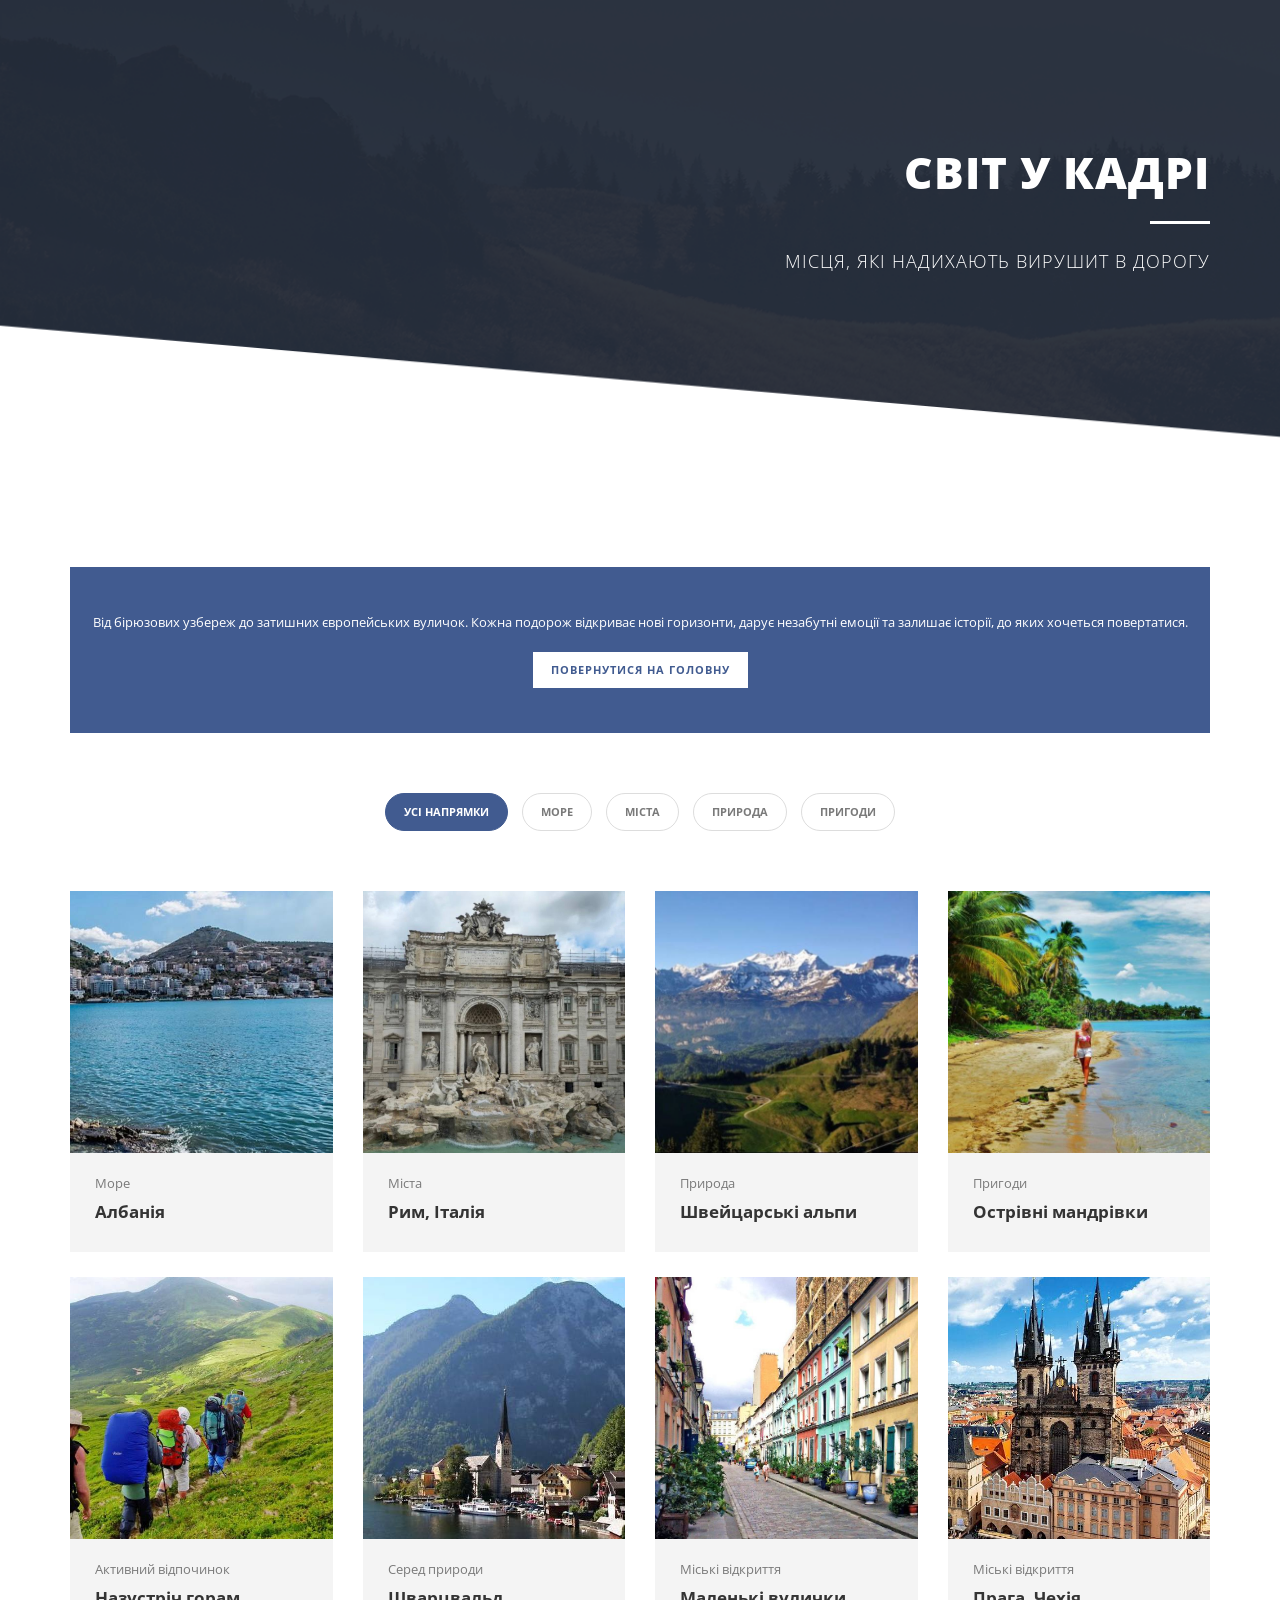
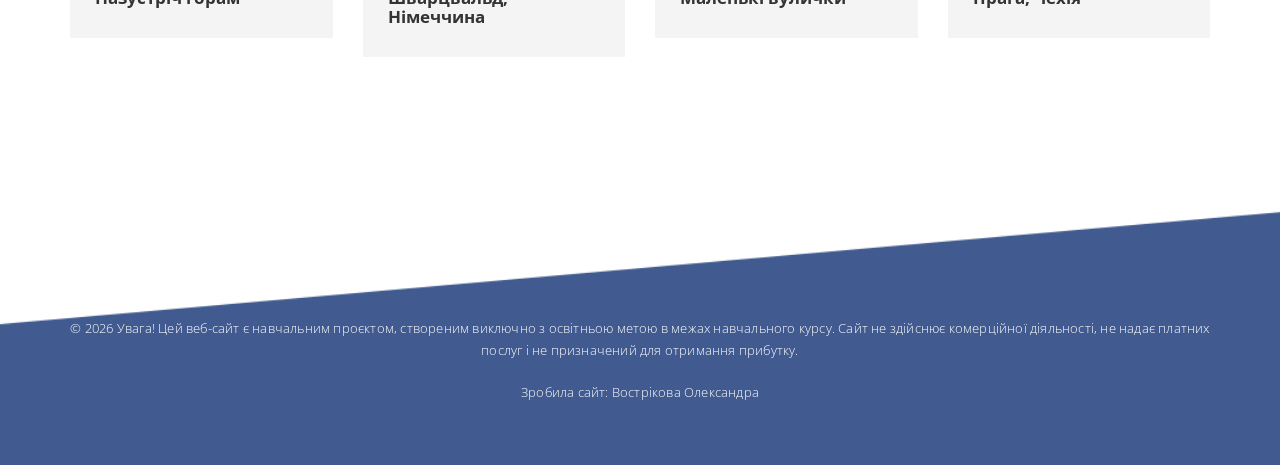
==== portfolio-page.html @ 18c4d2bb "Add files via upload" ====
<!doctype html>
<!--[if lt IE 7]>      <html class="no-js lt-ie9 lt-ie8 lt-ie7" lang=""> <![endif]-->
<!--[if IE 7]>         <html class="no-js lt-ie9 lt-ie8" lang=""> <![endif]-->
<!--[if IE 8]>         <html class="no-js lt-ie9" lang=""> <![endif]-->
<!--[if gt IE 8]><!--> <html class="no-js" lang=""> <!--<![endif]-->
    <head>
        <meta charset="utf-8">
        <meta http-equiv="X-UA-Compatible" content="IE=edge,chrome=1">
<!--

Template 2091 Ziggy

http://www.tooplate.com/view/2091-ziggy

-->
        <title>Галерея подорожей | Wander</title>
        <meta name="description" content="Відкривай світ разом із Wander. Дивись на найрасивіші місця та знаходь натхнення для наступної подорожі.">
        <meta name="viewport" content="width=device-width, initial-scale=1">
        
        <link href="https://fonts.googleapis.com/css?family=Open+Sans:300,400,600,700,800" rel="stylesheet">
        <link rel="apple-touch-icon" href="apple-touch-icon.png">

        <link rel="stylesheet" href="css/bootstrap.min.css">
        <link rel="stylesheet" href="css/bootstrap-theme.min.css">
        <link rel="stylesheet" href="css/fontAwesome.css">
        <link rel="stylesheet" href="css/tooplate-style.css">

        <script src="js/vendor/modernizr-2.8.3-respond-1.4.2.min.js"></script>
    </head>
    <body>
        

        <section class="first-gallery-section">
          <div class="container">
            <div class="row">
              <div class="col-md-12">
                <div class="text-content">
                  <h2>Світ у кадрі</h2>
                  <div class="line-dec"></div>
                  <span>Місця, які надихають вирушит в дорогу</span>
                </div>
              </div>
            </div>
          </div>
        </section>


        <section class="send-to-home">
          <div class="container">
            <div class="row">
              <div class="col-md-12">
                <div class="back-to-home">
                  <span>Від бірюзових узбереж до затишних європейських вуличок. Кожна подорож відкриває нові горизонти, дарує незабутні емоції та залишає історії, до яких хочеться повертатися.</span>
                  <div class="primary-button">
                    <a href="index.html">Повернутися на головну</a>
                  </div>
                </div>
              </div>
            </div>
          </div>
        </section>

  
        <div class="content-wrapper">
            <div class="inner-container container">
                <div class="projects-holder-3">
                    <div class="filter-categories">
                        <ul class="project-filter">
                            <li class="filter" data-filter="all"><span>Усі напрямки</span></li>
                            <li class="filter" data-filter="sea"><span>Море</span></li>
                            <li class="filter" data-filter="cities"><span>Міста</span></li>
                            <li class="filter" data-filter="nature"><span>Природа</span></li>
                            <li class="filter" data-filter="adventures"><span>Пригоди</span></li>
                        </ul>
                    </div>
                    <div class="projects-holder">
                        <div class="row">
                            <div class="col-md-3 col-sm-6 project-item mix sea">
                              <div class="image">
                                <a href="img/Албанія.jpg" data-lightbox="image-1"><img src="img/Албанія.jpg" alt="Морське узбережжя албанії"></a>
                              </div>
                              <div class="text">
                                <span>Море</span>
                                <h4>Албанія</h4>
                              </div>
                            </div>
                            <div class="col-md-3 col-sm-6 project-item  mix cities">
                              <div class="image">
                                <a href="img/Рим.jpg" data-lightbox="image-1"><img src="img/Рим.jpg" alt="Відома пам'ятка Риму"></a>
                              </div>
                              <div class="text">
                                <span>Міста</span>
                                <h4>Рим, Італія</h4>
                              </div>
                            </div>
                            <div class="col-md-3 col-sm-6 project-item mix nature">
                              <div class="image">
                                <a href="img/Швейцарія.jpg" data-lightbox="image-1"><img src="img/Швейцарія.jpg" alt="Гірські краєвиди Італії"></a>
                              </div>
                              <div class="text">
                                <span>Природа</span>
                                <h4>Швейцарські альпи</h4>
                              </div>
                            </div>
                            <div class="col-md-3 col-sm-6 project-item mix adventures">
                              <div class="image">
                                <a href="img/Мандрівки.jpg" data-lightbox="image-1"><img src="img/Мандрівки.jpg" alt="Пригоди на узбережжі"></a>
                              </div>
                              <div class="text">
                                <span>Пригоди</span>
                                <h4>Острівні мандрівки</h4>
                              </div>
                            </div>
                            <div class="col-md-3 col-sm-6 project-item mix adventures">
                              <div class="image">
                                <a href="img/Гори.jpg" data-lightbox="image-1"><img src="img/Гори.jpg" alt="Похід гірськими стежками"></a>
                              </div>
                              <div class="text">
                                <span>Активний відпочинок</span>
                                <h4>Назустріч горам</h4>
                              </div>
                            </div>
                            <div class="col-md-3 col-sm-6 project-item mix nature">
                              <div class="image">
                                <a href="img/Шварцвальд.jpg" data-lightbox="image-1"><img src="img/Шварцвальд.jpg" alt="Гірський масив Шварцвальд"></a>
                              </div>
                              <div class="text">
                                <span>Серед природи</span>
                                <h4>Шварцвальд, Німеччина</h4>
                              </div>
                            </div>
                            <div class="col-md-3 col-sm-6 project-item mix cities">
                              <div class="image">
                                <a href="img/Вулички.jpg" data-lightbox="image-1"><img src="img/Вулички.jpg"></a>
                              </div>
                              <div class="text">
                                <span>Міські відкриття</span>
                                <h4>Маленькі вулички</h4>
                              </div>
                            </div>
                            <div class="col-md-3 col-sm-6 project-item mix cities">
                              <div class="image">
                                <a href="img/Чехія.jpg" data-lightbox="image-1"><img src="img/Чехія.jpg"></a>
                              </div>
                              <div class="text">
                                <span>Міські відкриття</span>
                                <h4>Прага, Чехія</h4>
                              </div>
                            </div>
                        </div>
                    </div>
                </div>
            </div>
        </div> 

        <footer>
          <div class="container">
            <div class="row">
              <div class="col-md-12">
                <p>© 2026 Увага! Цей веб-сайт є навчальним проєктом, створеним виключно з освітньою метою в межах навчального курсу. Сайт не здійснює комерційної діяльності, не надає платних послуг і не призначений для отримання прибутку.</p>
                     <p>Зробила сайт: Вострікова Олександра</p>        
              </div>
            </div>
          </div>
        </footer>

        <script src="//ajax.googleapis.com/ajax/libs/jquery/1.11.2/jquery.min.js"></script>
        <script>window.jQuery || document.write('<script src="js/vendor/jquery-1.11.2.min.js"><\/script>')</script>

        <script src="js/vendor/bootstrap.min.js"></script>

        <script src="js/plugins.js"></script>
        <script src="js/main.js"></script>

    </body>
</html>
---- css/tooplate-style.css ----
/* 

Template 2091 Ziggy

http://www.tooplate.com/view/2091-ziggy

*/

/*============
BASIC STYLE
============*/

ul {
	padding: 0;
	margin: 0;
	list-style: none;
}

body {
	font-family: 'Open Sans', sans-serif;
}

p {
	font-size: 13px;
	color: #7a7a7a;
	line-height: 22px;
}

.primary-button a {
	text-decoration: none;
	padding: 10px 18px;
	display: inline-block;
	border-radius: 0px;
	font-size: 11px;
	text-transform: uppercase;
	font-weight: 700;
	letter-spacing: 1px;
}


/* ======================
----- FIRST SECTION------
=======================*/

.first-section {
	background-image: url(../img/first-section-bg.png);
	background-size: cover;
	width: 100%;
	background-repeat: no-repeat;
	padding: 20% 0px 20% 0px;
}

.first-section .text-content {
	text-align: right;
	color: #fff;
}

.first-section .text-content h2 {
	font-size: 44px;
	text-transform: uppercase;
	font-weight: 900;
	letter-spacing: 1px;
}

.first-section .text-content .line-dec {
	width: 60px;
	height: 3px;
	background-color: #fff;
	margin: 25px 0px 25px auto;
}

.first-section .text-content span {
	font-size: 18px;
	text-transform: uppercase;
	font-weight: 300;
	letter-spacing: 1px;
}


/* ======================
---- SECOND SECTION------
=======================*/

.second-section {
	padding: 100px 0px;
}

.second-section .service-item {
	text-align: center;
}

.second-section .service-item .icon img {
	max-width: 100%;
	overflow: hidden;
}

.second-section h4 {
	font-size: 16px;
	color: #415b90;
	margin-top: 25px;
	margin-bottom: 15px;
}


/* ======================
----- THIRD SECTION------
=======================*/

.third-section {
	background-image: url(../img/third-section-bg.png);
	background-size: cover;
	width: 100%;
	background-repeat: no-repeat;
	padding: 20% 0px;
}

.third-section .left-image img {
	width: 100%;
	overflow: hidden;
	text-align: center;
}

.third-section .right-text {
	display: inline;
}

.third-section em {
	font-size: 18px;
	font-style: normal;
	font-weight: 300;
}

.third-section h4 {
	margin-top: 60px;
	color: #fff;
	font-size: 24px;
	font-weight: 700;
	text-transform: uppercase;
	letter-spacing: 1px;
}

.third-section p {
	color: #fff;
	margin-top: 15px;
}


/* ======================
---- FOURTH SECTION -----
=======================*/

.fourth-section {
	background-image: url(../img/fourth-section-bg.png);
	background-size: cover;
	width: 100%;
	background-repeat: no-repeat;
	padding: 16% 0px;
}

.fourth-section .col-md-3 {
	padding-left: 0px;
	padding-right: 0px;
}

.fourth-section .portfolio-item img {
	width: 100%;
	overflow: hidden;
}

.fourth-section .first-item .text {
	background-color: #f4f4f4;
}

.fourth-section .second-item .text {
	background-color: #eaeaea;
}

.fourth-section .third-item .text {
	background-color: #dedede;
}

.fourth-section .portfolio-item .text {
	padding: 20px 25px;
}

.fourth-section .portfolio-item .text span {
	font-size: 13px;
	color: #7a7a7a;
}

.fourth-section .portfolio-item .text h4 {
	font-size: 17px;
	color: #343434;
	font-weight: 700;
}

.fourth-section .send-to-portfolio {
	background-color: #415b90;
	text-align: center;
	padding:  53.9% 0px;
}

.fourth-section .send-to-portfolio span {
	display: inline-block;
	font-size: 13px;
	color: #fff;
}

.fourth-section .send-to-portfolio .primary-button {
	margin-top: 20px;
}

.fourth-section .send-to-portfolio .primary-button a {
	background: linear-gradient(120deg, #415b90 0%, #22304d 100%);
	color: #fff;
}

.fourth-section .send-to-portfolio .primary-button a:hover {
	background-color: #22304d;
	color: #fff;
	transition: all 0.3s;
}


/* ======================
----- FIVTH SECTION------
=======================*/

.fivth-section {
	background-image: url(../img/fivth-section-bg.png);
	background-size: cover;
	width: 100%;
	background-repeat: no-repeat;
	padding: 20% 0px;
}

.fivth-section .right-image {
	display: inline;
}

.fivth-section .right-image img {
	max-width: 100%;
	overflow: hidden;
	text-align: center;
}

.fivth-section .left-text {
	display: inline;
	text-align: right;
}

.fivth-section em {
	font-size: 18px;
	font-style: normal;
	font-weight: 300;
}

.fivth-section h4 {
	margin-top: 60px;
	color: #fff;
	font-size: 24px;
	font-weight: 700;
	text-transform: uppercase;
	letter-spacing: 1px;
}

.fivth-section p {
	color: #fff;
	margin-top: 15px;
}


/* ======================
----- SIXTH SECTION------
=======================*/

.sixth-section {
	background-image: url(../img/sixth-section-bg.png);
	background-size: cover;
	width: 100%;
	background-repeat: no-repeat;
	padding: 10% 0px;
}

.sixth-section input {
	padding-left: 15px;
	font-size: 13px;
	color: #7a7a7a;
	border: 1px solid #eee;
	outline: none;
	height: 44px;
	border-radius: 22px;
	width: 100%;
	margin-bottom: 30px;
}

.sixth-section textarea {
	border-radius: 22px;
	border: 1px solid #eee;
	padding: 15px;
	font-size: 13px;
	color: #7a7a7a;
	outline: none;
	margin-bottom: 25px;
	height: 180px;
	max-height: 250px;
	width: 100%;
	max-width: 100%;
	max-height: 240px;
	display: inline-block;
}

.sixth-section button {
	text-decoration: none;
	padding: 10px 18px;
	display: inline-block;
	border-radius: 24px;
	font-size: 11px;
	text-transform: uppercase;
	font-weight: 700;
	background-color: #415b90;
	color: #fff;
	letter-spacing: 1px;
}

.sixth-section button:hover {
	color: #fff;
	background-color: #22304d;
	transition: all 0.3s;
}

.sixth-section .right-info {
	margin-left: 20px;
}

.sixth-section .right-info ul {
	padding: 0;
	margin: 0;
	list-style: none;
}

.sixth-section .right-info ul li {
	display: block;
	font-size: 13px;
	font-weight: 700;
	color: #415b90;
	margin-bottom: 20px;
}

.sixth-section .right-info ul li a {
	text-decoration: none;
	color: #415b90;
}

.sixth-section .right-info ul li i {
	margin-right: 15px;
	display: inline-block;
	width: 46px;
	height: 46px;
	line-height: 46px;
	text-align: center;
	color: #415b90;
	border-radius: 50%;
	border: 1px solid #415b90;
	font-size: 18px;
}

/* ======================
----- FOOTER SECTION ----
=======================*/

footer {
	text-align: center;
	background-image: url(../img/footer-bg.png);
	background-size: cover;
	width: 100%;
	background-repeat: no-repeat;
	padding: 11% 0px 4% 0px;
}

footer ul {
	padding: 0;
	margin: 0;
	list-style: none;
}

footer ul li {
	display: inline-block;
	margin: 0 3px;
}

footer ul li a {
	font-size: 16px;
	color: #415b90;
	display: inline-block;
	width: 38px;
	height: 38px;
	line-height: 38px;
	text-align: center;
	background-color: #fff;
	border-radius: 50%;
}

footer ul li a:hover {
	background-color: #22304d;
	color: #415b90;
	transition: all 0.3s;
}

footer p {
	margin-top: 20px;
	font-size: 13px;
	font-weight: 300;
	letter-spacing: 0.2px;
	color: #fff;
}

footer em {
	font-style: normal;
	font-weight: 600;
}

footer a {
	color: #fff;
}

footer a:hover {
	color: #3CF;
}


/* =====================
----- GALLERY PAGE -----
======================*/

.first-gallery-section {
	background-image: url(../img/heading-bg.png);
	background-size: cover;
	width: 100%;
	background-repeat: no-repeat;
	padding: 10% 0px 15% 0px;
}

.first-gallery-section .text-content {
	text-align: right;
	color: #fff;
}

.first-gallery-section .text-content h2 {
	font-size: 44px;
	text-transform: uppercase;
	font-weight: 900;
	letter-spacing: 1px;
}

.first-gallery-section .text-content .line-dec {
	width: 60px;
	height: 3px;
	background-color: #fff;
	margin: 25px 0px 25px auto;
}

.first-gallery-section .text-content span {
	font-size: 18px;
	text-transform: uppercase;
	font-weight: 300;
	letter-spacing: 1px;
}

.send-to-home  {
	margin-top: 100px;
	margin-bottom: 50px;
}

.send-to-home .back-to-home {
	background-color: #415b90;
	text-align: center;
	padding: 45px 0px;
}

.send-to-home .back-to-home span {
	display: inline-block;
	font-size: 13px;
	color: #fff;
}

.send-to-home .back-to-home .primary-button {
	margin-top: 20px;
}

.send-to-home .back-to-home .primary-button a {
	background-color: #fff;
	color: #415b90;
}

.send-to-home .back-to-home .primary-button a:hover {
	background-color: #22304d;
	color: #fff;
	transition: all 0.3s;
}

.filter-categories {
  text-align: center;
  margin-bottom: 20px;
  margin-top: 10px;
}

.filter-categories ul li {
  margin: 0px 5px 15px 5px;
  display: inline-block;
}

.filter-categories ul li span {
  cursor: pointer;
  color: #7a7a7a;
  border-radius: 25px;
  background: white;
  display: inline-block;
  border: 1px solid #ddd;
  padding: 10px 18px;
  font-size: 11px;
  text-transform: uppercase;
  font-weight: 700;
}

.filter-categories ul li.active span {
  background: #415b90;
  color: white;
  border: 1px solid #415b90;
}

.projects-holder .mix {
  display: none;
}

.content-wrapper {
	margin-bottom: 100px;
	text-align: center;
}

.content-wrapper .portfolio-items {
	margin-top: 30px;
}

.content-wrapper ul {
	padding: 0;
	margin: 0;
	list-style: none;
}

.content-wrapper .project-item {
	margin-top: 25px;
}

.content-wrapper .project-item img {
	width: 100%;
	overflow: hidden;
}

.content-wrapper .project-item .text {
	text-align: left;
	padding: 20px 25px;
	background-color: #f4f4f4;
}

.content-wrapper .project-item .text span {
	font-size: 13px;
	color: #7a7a7a;
}

.content-wrapper .project-item .text h4 {
	font-size: 17px;
	color: #343434;
	font-weight: 700;
}


/* ======================
-- RESPONSIVE SECTION ---
=======================*/

@media (max-width: 1200px){

	.fourth-section .send-to-portfolio {
		padding:  47.5% 0px;
	}

	.gallery-page .portfolio-items  {
		margin-right: 15px;
	}

}

@media (max-width: 992px){

	.fourth-section .send-to-portfolio {
		padding:  45.8% 0px;
	}

	.third-section {
		text-align: center;
	}

	.third-section .right-text {
		text-align: left;
	}

	.third-section .left-image img {
		width: 50%;
	}

	.fivth-section {
		text-align: center;
	}

	.fivth-section .left-text {
		text-align: left;
	}

	.fivth-section .right-image img {
		margin-top: 30px;
		width: 50%;
	}

	.sixth-section .right-info {
		text-align: left;
		margin-left: 0px;
		margin-top: 45px;
	}

}

@media (max-width: 850px){

	.send-to-home  {
		margin-top: 80px;
	}

	.first-gallery-section {
		padding: 10% 0px 40% 0px;
	}

	.first-section {
		padding: 150px 0px 200px 0px;
	}

	.first-section .text-content {
		text-align: center;
	}

	.first-section .text-content .line-dec {
		margin: 25px auto;
	}

	.second-section {
		padding: 50px 0px 0px 0px;
	}

	.second-section .service-item {
		margin-bottom: 50px;
	}

	.third-section {
		margin-top: -50px;
		text-align: center;
		padding: 250px 0px 150px 0px;
	}

	.third-section .right-text {
		text-align: left;
	}

	.fourth-section {
		padding: 150px 0px;
	}

	.fourth-section .col-md-3 {
		padding-left: 15px;
		padding-right: 15px;
	}

	.fourth-section .portfolio-item {
		margin-bottom: 30px;
	}

	.fourth-section .send-to-portfolio {
		padding:  46% 0px;
	}

	.fivth-section {
		text-align: center;
		padding: 50px 0px 250px 0px;
	}

	.fivth-section .left-text {
		text-align: left;
		margin-bottom: 30px;
		display: inline-block;
	}

	.sixth-section {
		text-align: center;
		padding: 0px 0px 0px 0px;
	}

	.sixth-section .right-info {
		text-align: left;
		margin-left: 0px;
		margin-top: 45px;
	}

	footer {
		margin-top: -50px;
		padding: 200px 0px 20px 0px;
	}
}


@media (max-width: 590px){

	.third-section {
		text-align: center;
	}

	.third-section .left-image img {
		width: 80%;
	}

	.fivth-section {
		text-align: center;
	}

	.fivth-section .right-image img {
		width: 80%;
	}
	
}

/*========================================
----------- LIGHT BOX STYLE ------------
========================================*/

/* Preload images */
body:after {
  content: url(../img/close.png) url(../img/loading.gif) url(../img/prev.png) url(../img/next.png);
  display: none;
}

body.lb-disable-scrolling {
  overflow: hidden;
}

.lightboxOverlay {
  position: absolute;
  top: 0;
  left: 0;
  z-index: 9999;
  background-color: black;
  filter: progid:DXImageTransform.Microsoft.Alpha(Opacity=80);
  opacity: 0.8;
  display: none;
}

.lightbox {
  position: absolute;
  margin-top: 5%;
  left: 0;
  width: 100%;
  z-index: 10000;
  text-align: center;
  line-height: 0;
  font-weight: normal;
}

.lightbox .lb-image {
  display: block;
  height: auto;
  max-width: inherit;
  max-height: none;
  border-radius: 3px;

  /* Image border */
  border: 4px solid white;
}

.lightbox a img {
  border: none;
}

.lb-outerContainer {
  position: relative;
  *zoom: 1;
  width: 250px;
  height: 250px;
  margin: 0 auto;
  border-radius: 4px;

  /* Background color behind image.
     This is visible during transitions. */
  background-color: white;
}

.lb-outerContainer:after {
  content: "";
  display: table;
  clear: both;
}

.lb-loader {
  position: absolute;
  top: 43%;
  left: 0;
  height: 25%;
  width: 100%;
  text-align: center;
  line-height: 0;
}

.lb-cancel {
  display: block;
  width: 32px;
  height: 32px;
  margin: 0 auto;
  background: url(../img/loading.gif) no-repeat;
}

.lb-nav {
  position: absolute;
  top: 0;
  left: 0;
  height: 100%;
  width: 100%;
  z-index: 10;
}

.lb-container > .nav {
  left: 0;
}

.lb-nav a {
  outline: none;
  background-image: url('[data-uri]');
}

.lb-prev, .lb-next {
  height: 100%;
  cursor: pointer;
  display: block;
}

.lb-nav a.lb-prev {
  width: 34%;
  left: 0;
  float: left;
  background: url(../img/prev.png) left 48% no-repeat;
  filter: progid:DXImageTransform.Microsoft.Alpha(Opacity=0);
  opacity: 0;
  -webkit-transition: opacity 0.6s;
  -moz-transition: opacity 0.6s;
  -o-transition: opacity 0.6s;
  transition: opacity 0.6s;
}

.lb-nav a.lb-prev:hover {
  filter: progid:DXImageTransform.Microsoft.Alpha(Opacity=100);
  opacity: 1;
}

.lb-nav a.lb-next {
  width: 64%;
  right: 0;
  float: right;
  background: url(../img/next.png) right 48% no-repeat;
  filter: progid:DXImageTransform.Microsoft.Alpha(Opacity=0);
  opacity: 0;
  -webkit-transition: opacity 0.6s;
  -moz-transition: opacity 0.6s;
  -o-transition: opacity 0.6s;
  transition: opacity 0.6s;
}

.lb-nav a.lb-next:hover {
  filter: progid:DXImageTransform.Microsoft.Alpha(Opacity=100);
  opacity: 1;
}

.lb-dataContainer {
  margin: 0 auto;
  padding-top: 5px;
  *zoom: 1;
  width: 100%;
  -moz-border-radius-bottomleft: 4px;
  -webkit-border-bottom-left-radius: 4px;
  border-bottom-left-radius: 4px;
  -moz-border-radius-bottomright: 4px;
  -webkit-border-bottom-right-radius: 4px;
  border-bottom-right-radius: 4px;
}

.lb-dataContainer:after {
  content: "";
  display: table;
  clear: both;
}

.lb-data {
  padding: 0 4px;
  color: #ccc;
}

.lb-data .lb-details {
  width: 85%;
  float: left;
  text-align: left;
  line-height: 1.1em;
}

.lb-data .lb-caption {
  font-size: 13px;
  font-weight: bold;
  line-height: 1em;
}

.lb-data .lb-caption a {
  color: #4ae;
}

.lb-data .lb-number {
  display: block;
  clear: left;
  padding-bottom: 1em;
  font-size: 12px;
  color: #999999;
}

.lb-data .lb-close {
  display: block;
  float: right;
  width: 30px;
  height: 30px;
  background: url(../img/close.png) top right no-repeat;
  text-align: right;
  outline: none;
  filter: progid:DXImageTransform.Microsoft.Alpha(Opacity=70);
  opacity: 0.7;
  -webkit-transition: opacity 0.2s;
  -moz-transition: opacity 0.2s;
  -o-transition: opacity 0.2s;
  transition: opacity 0.2s;
}

.lb-data .lb-close:hover {
  cursor: pointer;
  filter: progid:DXImageTransform.Microsoft.Alpha(Opacity=100);
  opacity: 1;
}
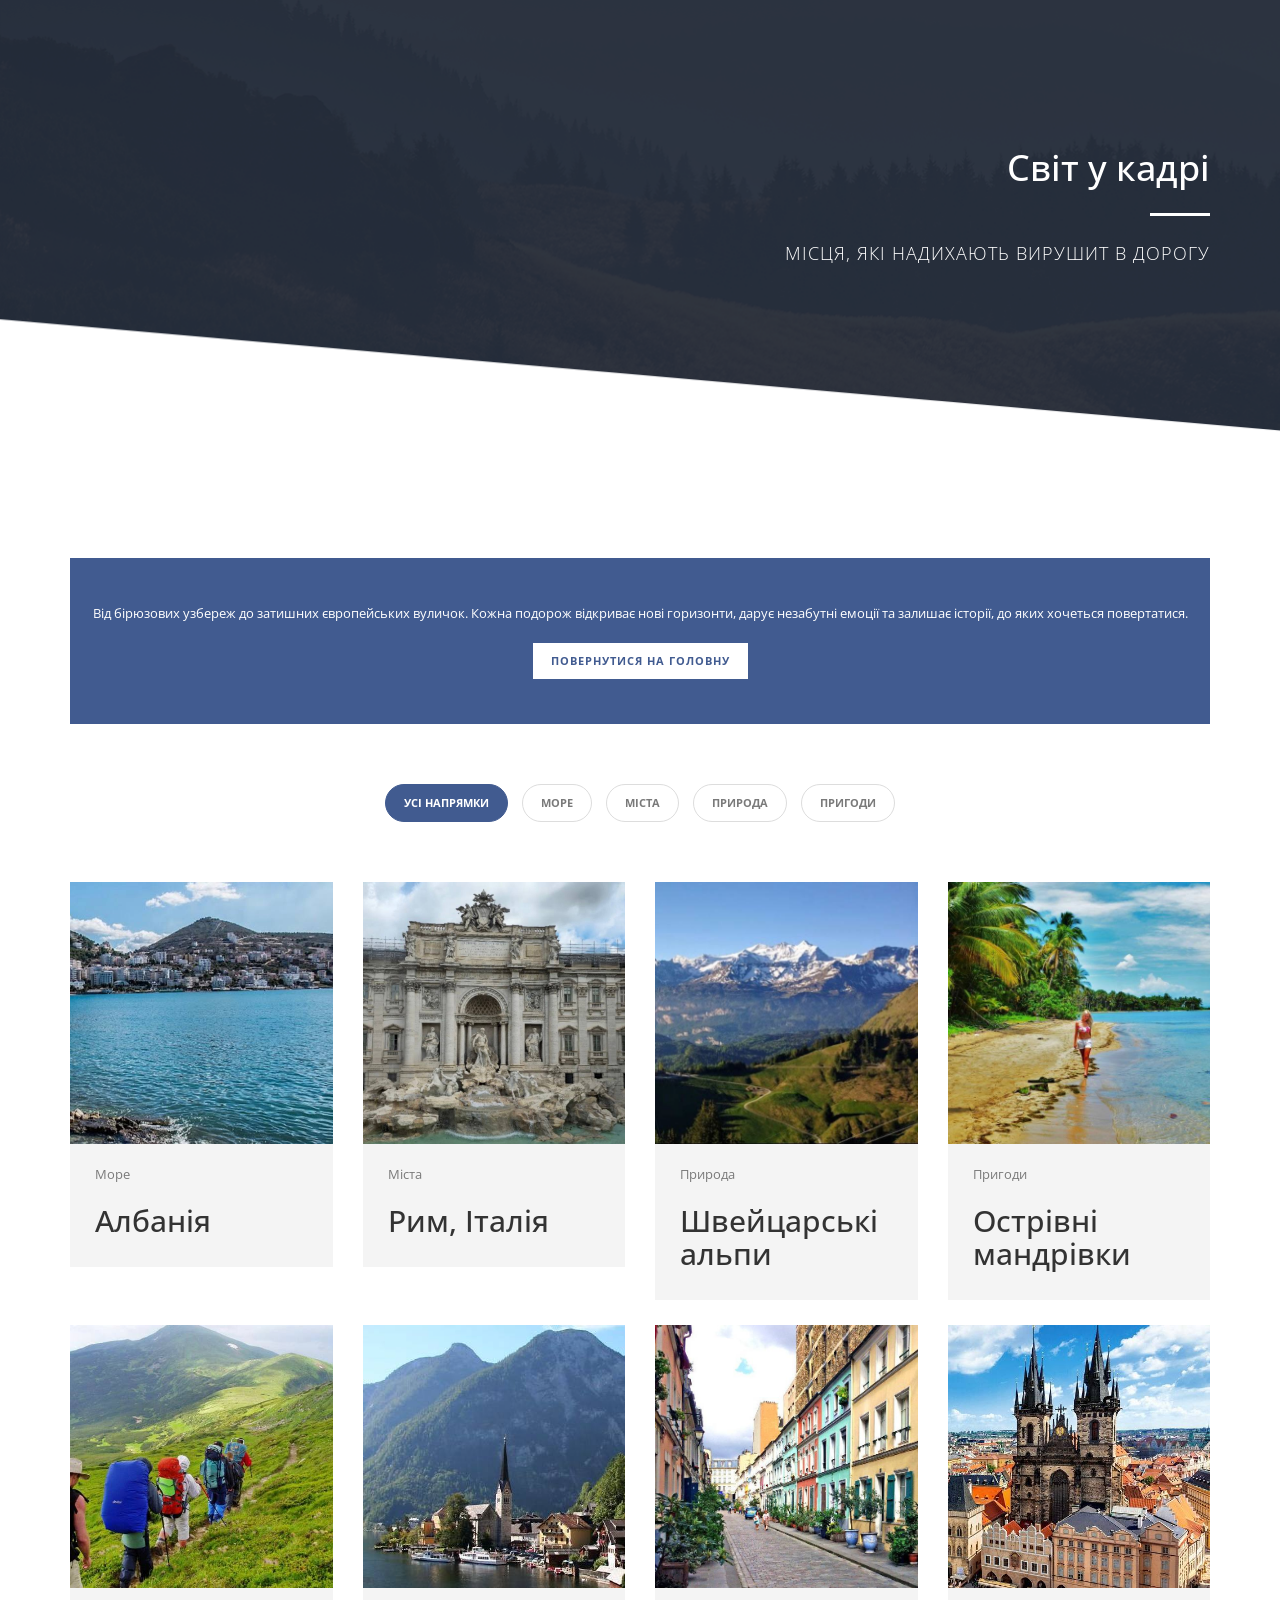
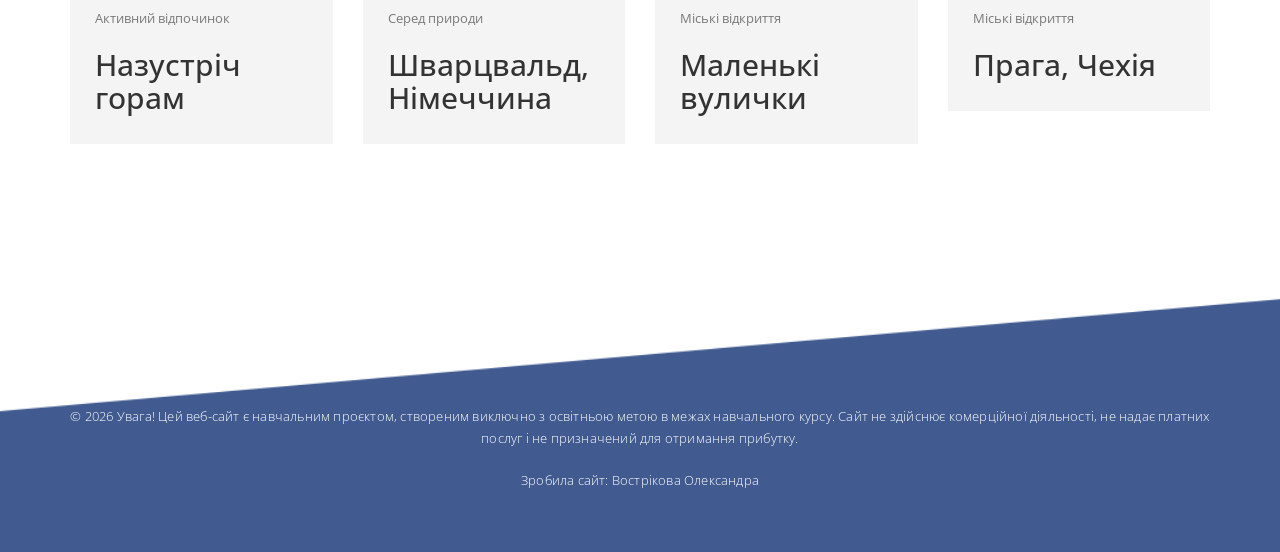
==== commit 4017042e: "Update portfolio-page.html" ====
--- a/portfolio-page.html
+++ b/portfolio-page.html
@@ -3,7 +3,23 @@
 <!--[if IE 7]>         <html class="no-js lt-ie9 lt-ie8" lang=""> <![endif]-->
 <!--[if IE 8]>         <html class="no-js lt-ie9" lang=""> <![endif]-->
 <!--[if gt IE 8]><!--> <html class="no-js" lang=""> <!--<![endif]-->
-    <head>
+    <head> 
+        <!-- Google tag (gtag.js) -->
+<script async src="https://www.googletagmanager.com/gtag/js?id=G-PVY0WETFJQ"></script>
+<script>
+  window.dataLayer = window.dataLayer || [];
+  function gtag(){dataLayer.push(arguments);}
+  gtag('js', new Date());
+
+  gtag('config', 'G-PVY0WETFJQ');
+</script>
+        <script type="text/javascript">
+    (function(c,l,a,r,i,t,y){
+        c[a]=c[a]||function(){(c[a].q=c[a].q||[]).push(arguments)};
+        t=l.createElement(r);t.async=1;t.src="https://www.clarity.ms/tag/"+i;
+        y=l.getElementsByTagName(r)[0];y.parentNode.insertBefore(t,y);
+    })(window, document, "clarity", "script", "z5ykqk235a");
+</script>
         <meta charset="utf-8">
         <meta http-equiv="X-UA-Compatible" content="IE=edge,chrome=1">
 <!--
@@ -35,7 +51,7 @@
             <div class="row">
               <div class="col-md-12">
                 <div class="text-content">
-                  <h2>Світ у кадрі</h2>
+                  <h1>Світ у кадрі</h1>
                   <div class="line-dec"></div>
                   <span>Місця, які надихають вирушит в дорогу</span>
                 </div>
@@ -81,7 +97,7 @@
                               </div>
                               <div class="text">
                                 <span>Море</span>
-                                <h4>Албанія</h4>
+                                <h2>Албанія</h2>
                               </div>
                             </div>
                             <div class="col-md-3 col-sm-6 project-item  mix cities">
@@ -90,7 +106,7 @@
                               </div>
                               <div class="text">
                                 <span>Міста</span>
-                                <h4>Рим, Італія</h4>
+                                <h2>Рим, Італія</h2>
                               </div>
                             </div>
                             <div class="col-md-3 col-sm-6 project-item mix nature">
@@ -99,7 +115,7 @@
                               </div>
                               <div class="text">
                                 <span>Природа</span>
-                                <h4>Швейцарські альпи</h4>
+                                <h2>Швейцарські альпи</h2>
                               </div>
                             </div>
                             <div class="col-md-3 col-sm-6 project-item mix adventures">
@@ -108,7 +124,7 @@
                               </div>
                               <div class="text">
                                 <span>Пригоди</span>
-                                <h4>Острівні мандрівки</h4>
+                                <h2>Острівні мандрівки</h2>
                               </div>
                             </div>
                             <div class="col-md-3 col-sm-6 project-item mix adventures">
@@ -117,7 +133,7 @@
                               </div>
                               <div class="text">
                                 <span>Активний відпочинок</span>
-                                <h4>Назустріч горам</h4>
+                                <h2>Назустріч горам</h2>
                               </div>
                             </div>
                             <div class="col-md-3 col-sm-6 project-item mix nature">
@@ -126,7 +142,7 @@
                               </div>
                               <div class="text">
                                 <span>Серед природи</span>
-                                <h4>Шварцвальд, Німеччина</h4>
+                                <h2>Шварцвальд, Німеччина</h2>
                               </div>
                             </div>
                             <div class="col-md-3 col-sm-6 project-item mix cities">
@@ -135,7 +151,7 @@
                               </div>
                               <div class="text">
                                 <span>Міські відкриття</span>
-                                <h4>Маленькі вулички</h4>
+                                <h2>Маленькі вулички</h2>
                               </div>
                             </div>
                             <div class="col-md-3 col-sm-6 project-item mix cities">
@@ -144,7 +160,7 @@
                               </div>
                               <div class="text">
                                 <span>Міські відкриття</span>
-                                <h4>Прага, Чехія</h4>
+                                <h2>Прага, Чехія</h2>
                               </div>
                             </div>
                         </div>
@@ -173,4 +189,4 @@
         <script src="js/main.js"></script>
 
     </body>
-</html>+</html>
